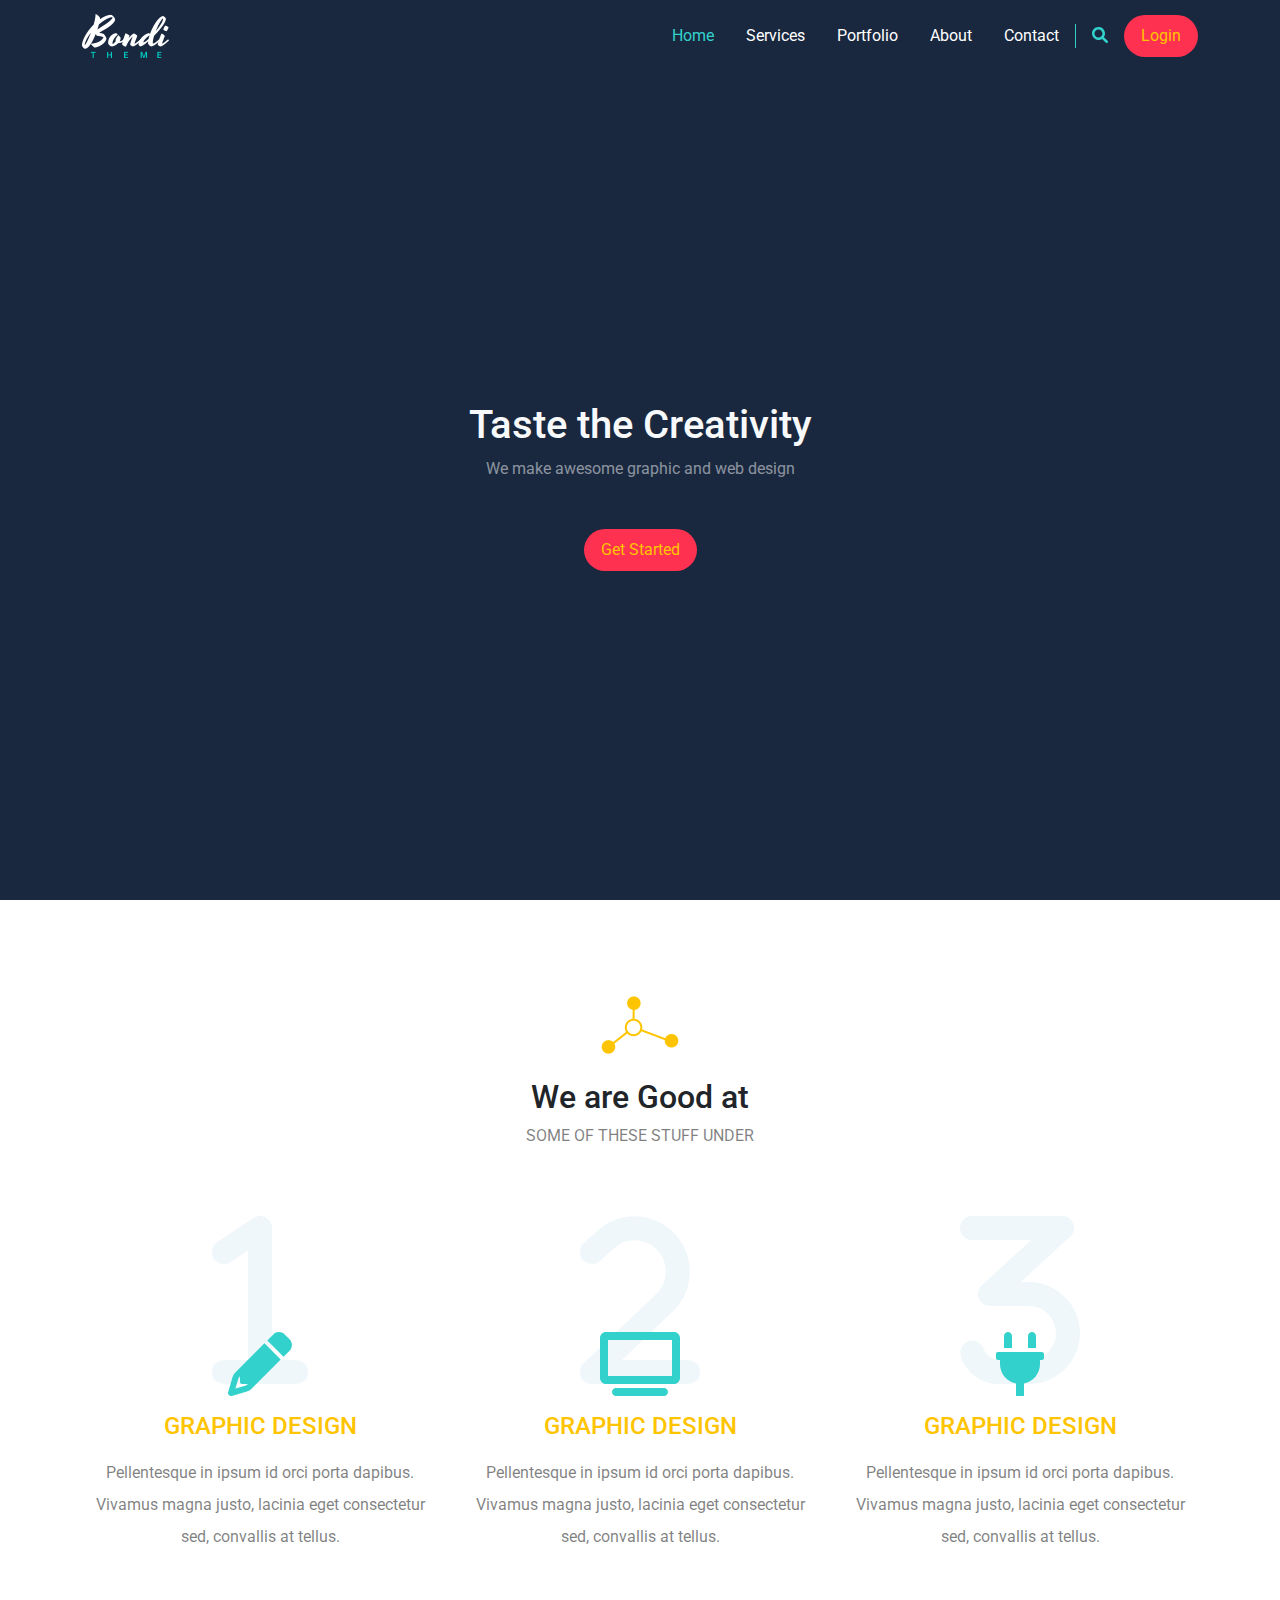
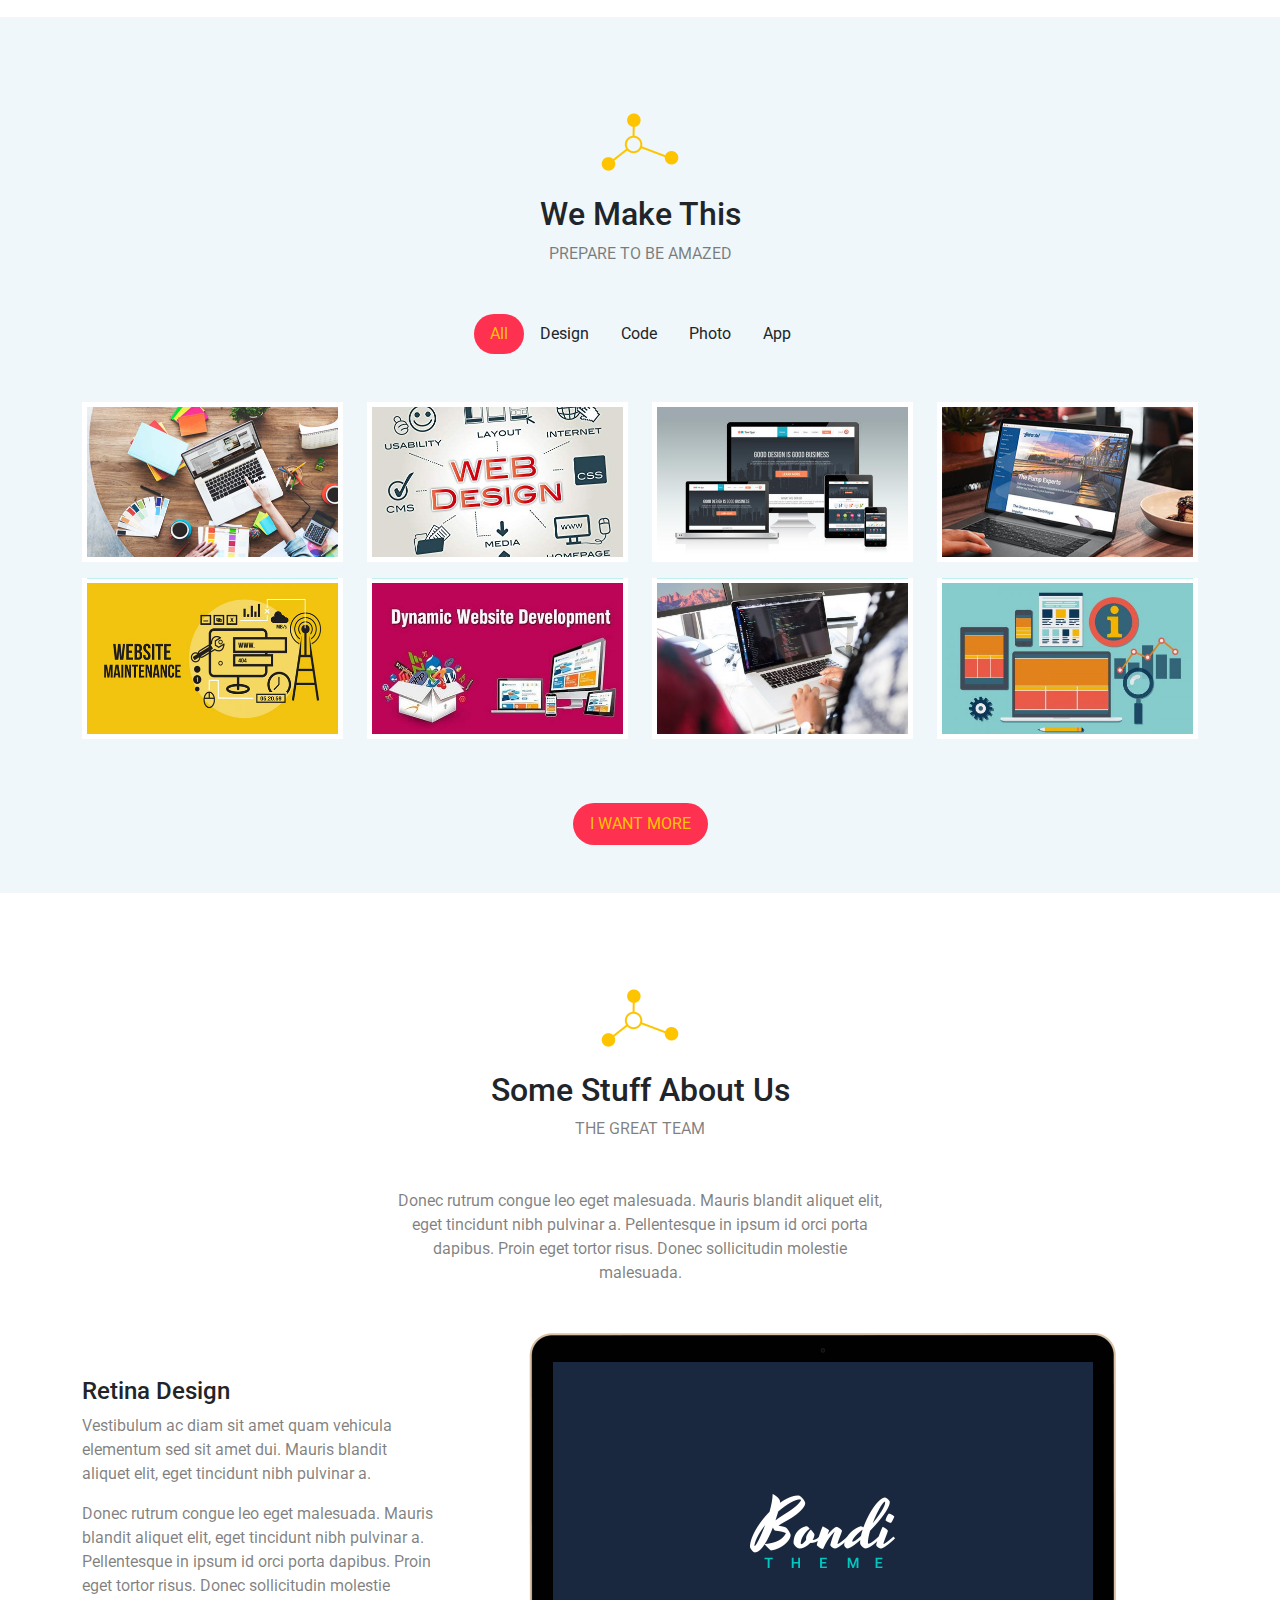
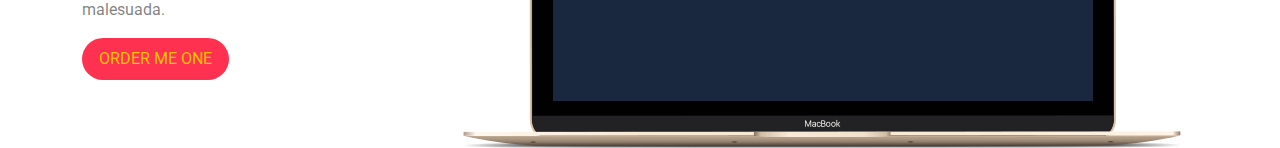
==== Template2.2/index.html @ c67a1f2a "Template 2" ====
<!DOCTYPE html>
<html lang="en">
<head>
    <meta charset="UTF-8">
    <meta name="viewport" content="width=device-width, initial-scale=1.0">
    <title>Bondi</title>
    <link rel="stylesheet" href="css/bootstrap.min.css" />
    <link rel="stylesheet" href="css/all.min.css" />
    <link rel="stylesheet" href="css/bondi.css" />
    <link rel="preconnect" href="https://fonts.googleapis.com" />
    <link rel="preconnect" href="https://fonts.gstatic.com" crossorigin />
    <link href="https://fonts.googleapis.com/css2?family=Roboto:wght@100;300;500&display=swap" rel="stylesheet" />
    <title>Bondi</title>
</head>
<body>
   <!--navbar-->
    <nav class="navbar navbar-expand-lg sticky-top">
        <div class="container">
          <a class="navbar-brand" href="#">
            <img src="imgs/logo.png" alt="" />
          </a>
          <button
            class="navbar-toggler"
            type="button"
            data-bs-toggle="collapse"
            data-bs-target="#main"
            aria-controls="main"
            aria-expanded="false"
            aria-label="Toggle navigation"
          >
            <i class="fa-solid fa-bars"></i>
          </button>
          <div class="collapse navbar-collapse" id="main">
            <ul class="navbar-nav ms-auto mb-2 mb-lg-0">
              <li class="nav-item">
                <a class="nav-link p-2 p-lg-3 active" aria-current="page" href="#">Home</a>
              </li>
              <li class="nav-item">
                <a class="nav-link p-2 p-lg-3" href="#">Services</a>
              </li>
              <li class="nav-item">
                <a class="nav-link p-2 p-lg-3" href="#">Portfolio</a>
              </li>
              <li class="nav-item">
                <a class="nav-link p-2 p-lg-3" href="#">About</a>
              </li>
              <li class="nav-item">
                <a class="nav-link p-2 p-lg-3" href="#">Contact</a>
              </li>
            </ul>
            <div class="search ps-3 pe-3 d-none d-lg-block">
              <i class="fa-solid fa-magnifying-glass"></i>
            </div>
            <a class="btn   rounded-pill main-btn" href="#">Login</a>
          </div>
        </div>
      </nav>
<!--landing-->

      <div class="landing d-flex justify-content-center align-items-center">
        <div class="text-center text-light">
          <h1>Taste the Creativity</h1>
          <p class="fs-6 text-white-50 mb-5">We make awesome graphic and web design</p>
          <a class="btn rounded-pill main-btn" href="#">Get Started</a>
        </div>
      </div>
<!--Features-->

      <div class="features text-center pt-5 pb-5">
        <div class="container">
          <div class="main-title mt-5 mb-5 position-relative">
            <img class="mb-4" src="imgs/title.png" alt="" />
            <h2>We are Good at</h2>
            <p class="text-black-50 text-uppercase">Some Of These Stuff Under</p>
          </div>
          <div class="row">
            <div class="col-md-6 col-lg-4">
              <div class="feat">
                <div class="icon-holder position-relative">
                  <i class="fa-solid fa-1 position-absolute bottom-0 number"></i>
                  <i class="fa-solid fa-pencil fa-4x position-absolute bottom-0 icon"></i>
                </div>
                <h4 class="mb-3 mt-3 text-uppercase">Graphic Design</h4>
                <p class="text-black-50 lh-lg">
                  Pellentesque in ipsum id orci porta dapibus. Vivamus magna justo, lacinia eget consectetur sed,
                  convallis at tellus.
                </p>
              </div>
            </div>
            <div class="col-md-6 col-lg-4">
              <div class="feat">
                <div class="icon-holder position-relative">
                  <i class="fa-solid fa-2 position-absolute bottom-0 number"></i>
                  <i class="fa-solid fa-tv fa-4x position-absolute bottom-0 icon"></i>
                </div>
                <h4 class="mb-3 mt-3 text-uppercase">Graphic Design</h4>
                <p class="text-black-50 lh-lg">
                  Pellentesque in ipsum id orci porta dapibus. Vivamus magna justo, lacinia eget consectetur sed,
                  convallis at tellus.
                </p>
              </div>
            </div>
            <div class="col-md-6 col-lg-4">
              <div class="feat">
                <div class="icon-holder position-relative">
                  <i class="fa-solid fa-3 position-absolute bottom-0 number"></i>
                  <i class="fa-solid fa-plug fa-4x position-absolute bottom-0 icon"></i>
                </div>
                <h4 class="mb-3 mt-3 text-uppercase">Graphic Design</h4>
                <p class="text-black-50 lh-lg">
                  Pellentesque in ipsum id orci porta dapibus. Vivamus magna justo, lacinia eget consectetur sed,
                  convallis at tellus.
                </p>
              </div>
            </div>
          </div>
        </div>
      </div>

<!--our-work-->
      <div class="our-work text-center pt-5 pb-5">
        <div class="container">
          <div class="main-title mt-5 mb-5 position-relative">
            <img class="mb-4" src="imgs/title.png" alt="" />
            <h2>We Make This</h2>
            <p class="text-black-50 text-uppercase">Prepare To Be Amazed</p>
          </div>
          <ul class="list-unstyled d-flex justify-content-center mt-5 mb-5">
            <li class="active rounded-pill">All</li>
            <li>Design</li>
            <li>Code</li>
            <li>Photo</li>
            <li>App</li>
          </ul>
          <div class="row">
            <div class="col-sm-6 col-md-4 col-lg-3">
              <div class="box mb-3 bg-white" data-work="Application">
                <img class="img-fluid" src="imgs/work-01.jpg" alt="" />
              </div>
            </div>
            <div class="col-sm-6 col-md-4 col-lg-3">
              <div class="box mb-3 bg-white" data-work="Application">
                <img class="img-fluid" src="imgs/work-02.jpg" alt="" />
              </div>
            </div>
            <div class="col-sm-6 col-md-4 col-lg-3">
              <div class="box mb-3 bg-white" data-work="Application">
                <img class="img-fluid" src="imgs/work-03.jpg" alt="" />
              </div>
            </div>
            <div class="col-sm-6 col-md-4 col-lg-3">
              <div class="box mb-3 bg-white" data-work="Application">
                <img class="img-fluid" src="imgs/work-04.jpg" alt="" />
              </div>
            </div>
            <div class="col-sm-6 col-md-4 col-lg-3">
              <div class="box mb-3 bg-white" data-work="Application">
                <img class="img-fluid" src="imgs/work-05.jpg" alt="" />
              </div>
            </div>
            <div class="col-sm-6 col-md-4 col-lg-3">
              <div class="box mb-3 bg-white" data-work="Application">
                <img class="img-fluid" src="imgs/work-06.jpg" alt="" />
              </div>
            </div>
            <div class="col-sm-6 col-md-4 col-lg-3">
              <div class="box mb-3 bg-white" data-work="Application">
                <img class="img-fluid" src="imgs/work-07.jpg" alt="" />
              </div>
            </div>
            <div class="col-sm-6 col-md-4 col-lg-3">
              <div class="box mb-3 bg-white" data-work="Application">
                <img class="img-fluid" src="imgs/work-08.jpg" alt="" />
              </div>
            </div>
          </div>
          <div class="d-flex justify-content-center mt-5">
            <a class="btn rounded-pill main-btn text-uppercase" href="#">I Want More</a>
          </div>
        </div>
      </div>

<!--stuff-->

      <div class="stuff pt-5">
        <div class="container">
          <div class="main-title text-center mt-5 mb-5 position-relative">
            <img class="mb-4" src="imgs/title.png" alt="" />
            <h2>Some Stuff About Us</h2>
            <p class="text-black-50 text-uppercase">The Great Team</p>
          </div>
          <p class="description text-center mb-5 text-black-50 m-auto">
            Donec rutrum congue leo eget malesuada. Mauris blandit aliquet elit, eget tincidunt nibh pulvinar a.
            Pellentesque in ipsum id orci porta dapibus. Proin eget tortor risus. Donec sollicitudin molestie malesuada.
          </p>
          <div class="row align-items-center">
            <div class="col-lg-4 mb-4 text-center text-md-start">
              <div class="text">
                <h4>Retina Design</h4>
                <p class="text-black-50 fs-6">
                  Vestibulum ac diam sit amet quam vehicula elementum sed sit amet dui. Mauris blandit aliquet elit, eget
                  tincidunt nibh pulvinar a.
                </p>
                <p class="text-black-50 fs-6">
                  Donec rutrum congue leo eget malesuada. Mauris blandit aliquet elit, eget tincidunt nibh pulvinar a.
                  Pellentesque in ipsum id orci porta dapibus. Proin eget tortor risus. Donec sollicitudin molestie
                  malesuada.
                </p>
                <a class="btn rounded-pill main-btn text-uppercase" href="#">Order Me One</a>
              </div>
            </div>
            <div class="col-lg-8">
              <div class="image">
                <img class="img-fluid" src="imgs/laptop.png" alt="" />
              </div>
            </div>
          </div>
        </div>
      </div>
    <script src="js/bootstrap.bundle.min.js"></script>
    <script src="js/all.min.js"></script>
</body>
</html>
---- Template2.2/css/bondi.css ----
:root {
    --dark-color: #19283f;
    --green-color: #33d1cc;
    --red-color: #ff3150;
    --yellow-color: #ffc400;
    --section-color: #eff7fa;
  }


body {
    font-family: "Roboto", sans-serif;
  }

  .main-btn {
    background-color: var(--red-color);
    color: var(--yellow-color);
    padding: 0.5rem 1rem;
  }
  .main-btn:hover {
    color: var(--yellow-color);
  }


  /* Start Navbar */
.navbar {
    background-color: var(--dark-color);
  }
  .navbar .navbar-nav .nav-link {
    color: white;
  }
  .navbar .navbar-nav .nav-link.active,
  .navbar .navbar-nav .nav-link:focus,
  .navbar .navbar-nav .nav-link:hover {
    color: var(--green-color);
  }
  .navbar .search {
    border-left: 1px solid var(--green-color);
  }
  .navbar .search svg {
    color: var(--green-color);
  }
  .navbar .navbar-toggler {
    color: white;
    font-size: 25px;
    border-color: white;
  }
  .navbar .navbar-toggler:focus {
    box-shadow: none;
  }
  .navbar .navbar-toggler[aria-expanded="true"] {
    border-color: var(--green-color);
  }
  /* End Navbar */

  /* Start Landing */
.landing {
    background-color: var(--dark-color);
    min-height: calc(100vh - 72px);
  }
  /* End Landing */

  /* Start Features */
.features .icon-holder {
    height: 200px;
  }
  .features .icon-holder svg {
    left: 50%;
    transform: translateX(-50%);
  }
  .features .icon-holder .number {
    font-size: 12rem;
    color: var(--section-color);
  }
  .features .icon-holder .icon {
    color: var(--green-color);
  }
  .features .feat h4 {
    color: var(--yellow-color);
  }
  /* End Features */
  /* Start Our Work */
.our-work {
    background-color: var(--section-color);
  }
  .our-work ul .active {
    background-color: var(--red-color);
    color: var(--yellow-color);
  }
  .our-work ul li {
    padding: 0.5rem 1rem;
    cursor: pointer;
  }
  .our-work ul li:not(.active):hover {
    color: var(--red-color);
  }
  .our-work .box {
    padding: 5px;
    overflow: hidden;
    position: relative;
  }
  .our-work .box::before {
    content: attr(data-work);
    position: absolute;
    background-color: rgb(51 209 204 / 76%);
    width: calc(100% - 10px);
    height: calc(100% - 10px);
    display: flex;
    justify-content: center;
    align-items: center;
    font-weight: bold;
    color: white;
    transition: 0.3s;
    font-size: 1.5rem;
    transform: translateY(calc(-100% - 5px));
  }
  .our-work .box:hover::before {
    transform: translateX(0);
  }
  /* End Our Work */
  /* Start Stuff */
.stuff .description {
    max-width: 500px;
  }
  /* End Stuff */
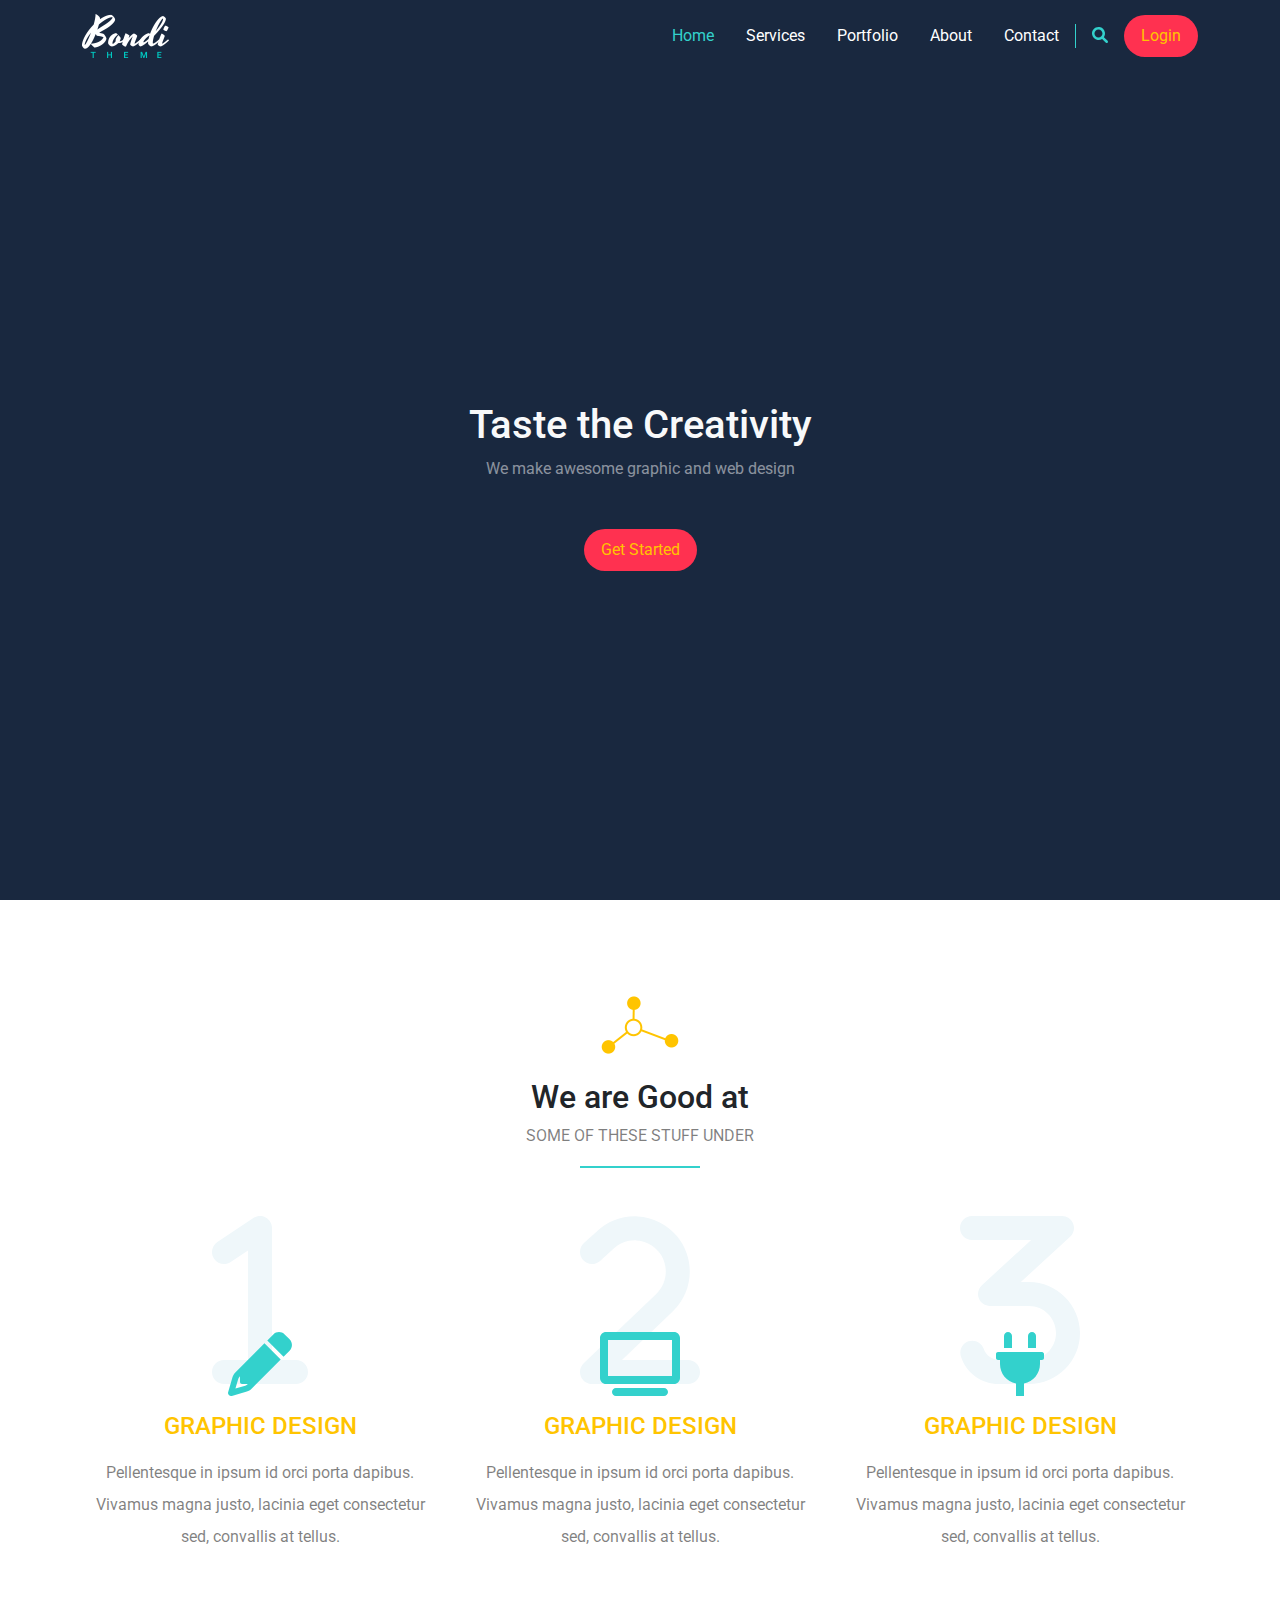
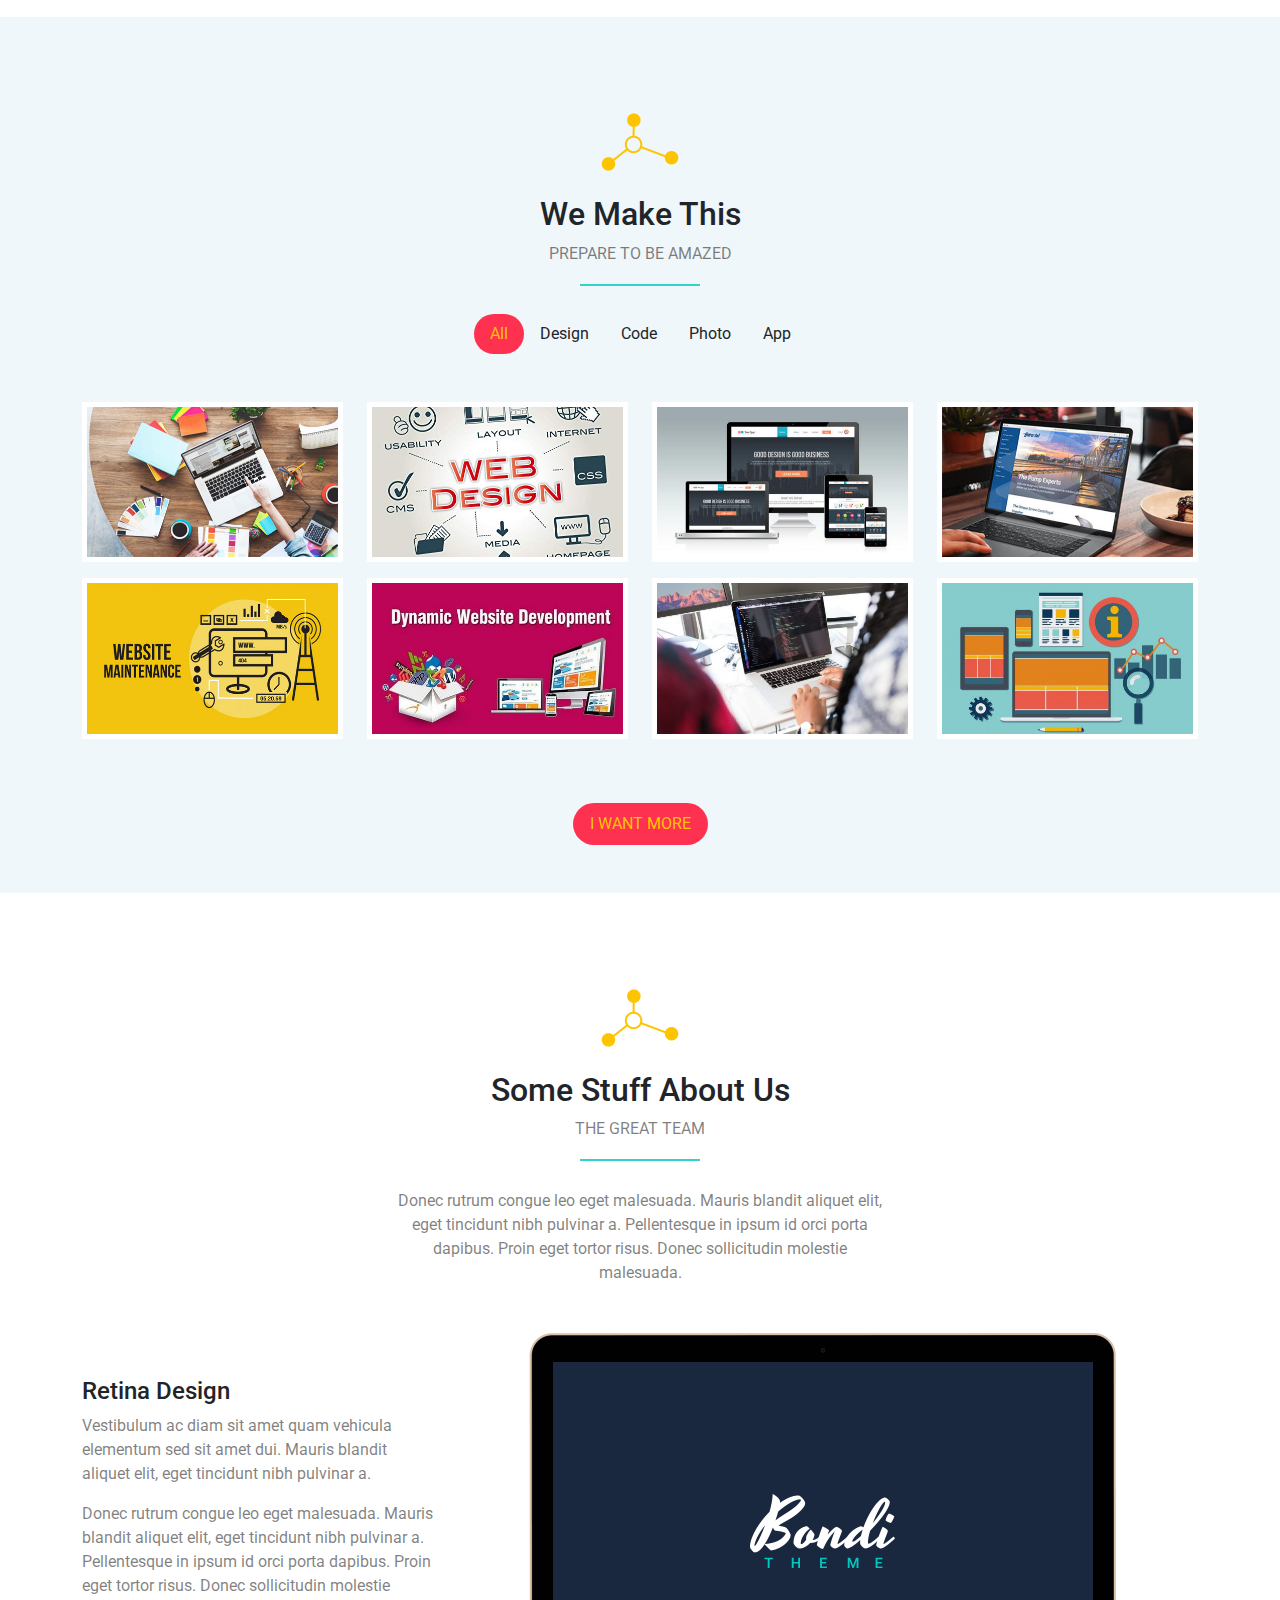
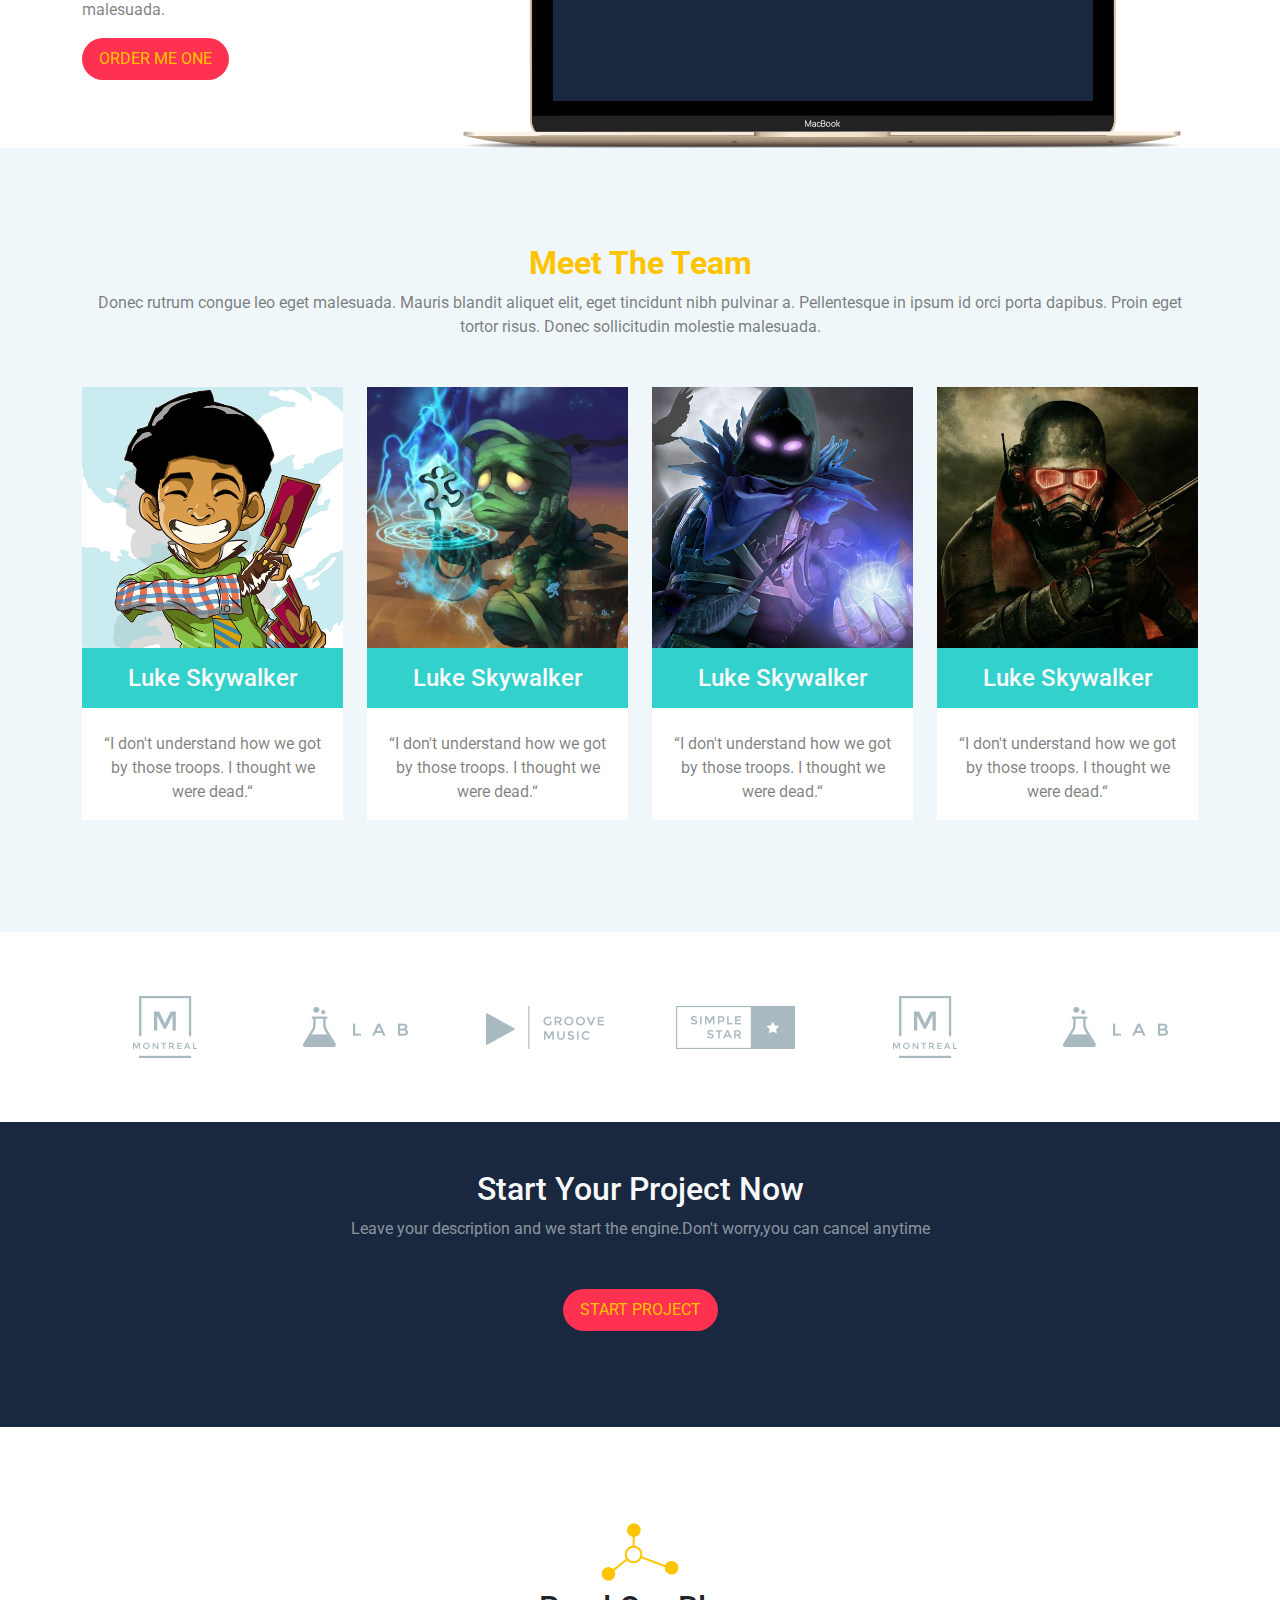
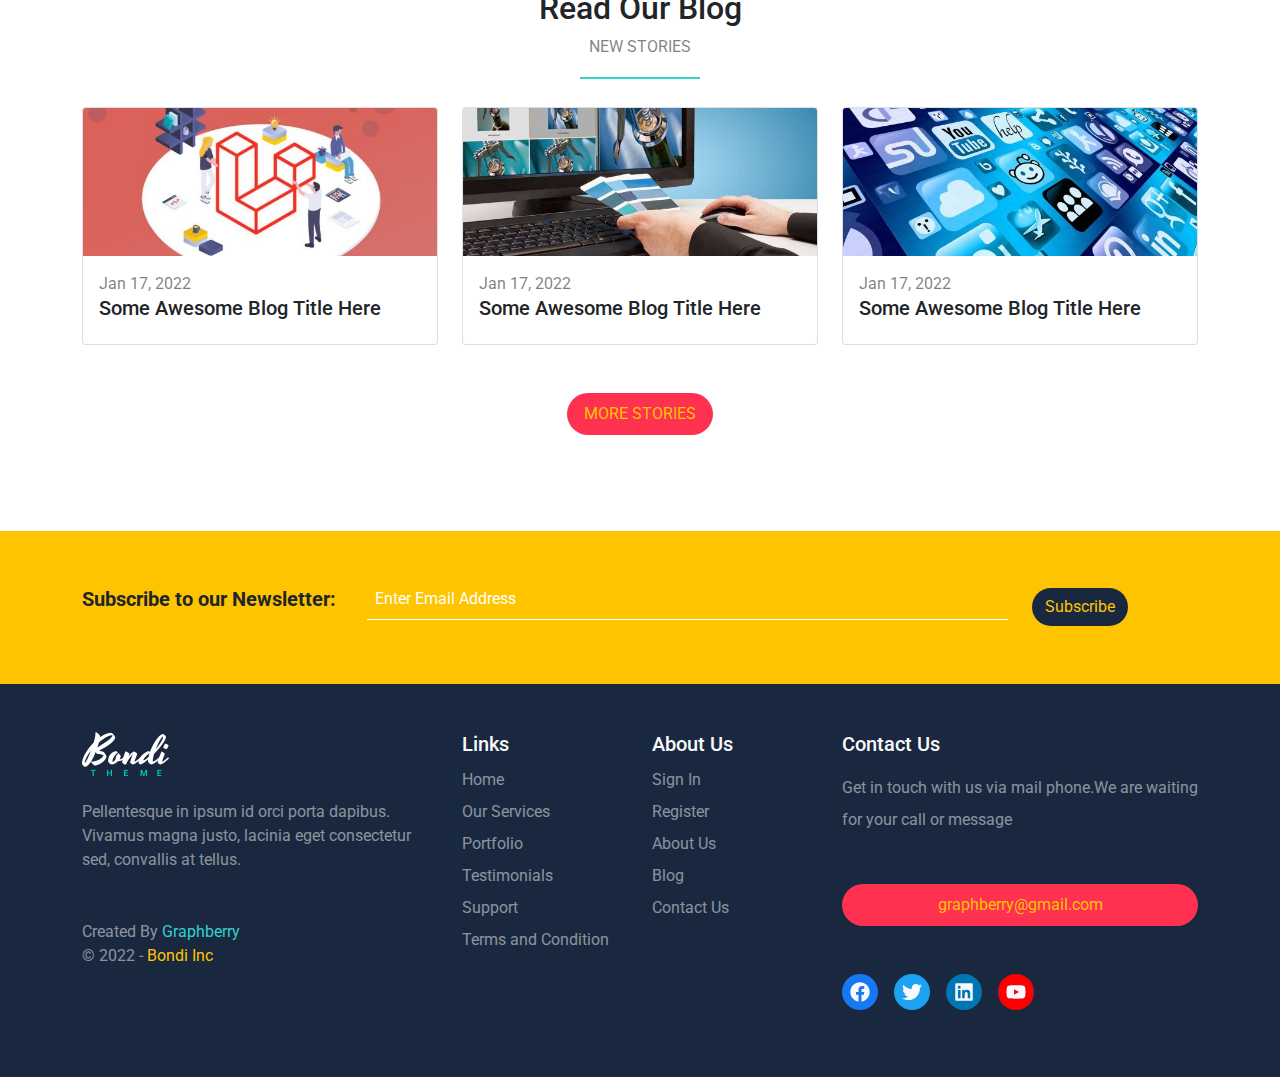
==== commit cd33941b: "Finish Template 2" ====
--- a/Template2.2/index.html
+++ b/Template2.2/index.html
@@ -217,6 +217,222 @@
           </div>
         </div>
       </div>
+
+<!--team-->
+      <div class="team text-center pb-5 pt-5">
+        <div class="container pb-5 pt-5">
+          <h2 class="fw-bold">Meet The Team</h2>
+          <p class="text-black-50 mb-5">
+            Donec rutrum congue leo eget malesuada. Mauris blandit aliquet elit, eget tincidunt nibh pulvinar a.
+            Pellentesque in ipsum id orci porta dapibus. Proin eget tortor risus. Donec sollicitudin molestie malesuada.
+          </p>
+          <div class="row">
+            <div class="col-md-6 col-lg-3">
+              <div class="box bg-white">
+                <img class="img-fluid" src="imgs/team-1.png" alt="" />
+                <h4 class="p-3 text-light">Luke Skywalker</h4>
+                <blockquote class="text-black-50 p-3">
+                  “I don't understand how we got by those troops. I thought we were dead.“
+                </blockquote>
+              </div>
+            </div>
+            <div class="col-md-6 col-lg-3">
+              <div class="box bg-white">
+                <img class="img-fluid" src="imgs/team-2.png" alt="" />
+                <h4 class="p-3 text-light">Luke Skywalker</h4>
+                <blockquote class="text-black-50 p-3">
+                  “I don't understand how we got by those troops. I thought we were dead.“
+                </blockquote>
+              </div>
+            </div>
+            <div class="col-md-6 col-lg-3">
+              <div class="box bg-white">
+                <img class="img-fluid" src="imgs/team-3.png" alt="" />
+                <h4 class="p-3 text-light">Luke Skywalker</h4>
+                <blockquote class="text-black-50 p-3">
+                  “I don't understand how we got by those troops. I thought we were dead.“
+                </blockquote>
+              </div>
+            </div>
+            <div class="col-md-6 col-lg-3">
+              <div class="box bg-white">
+                <img class="img-fluid" src="imgs/team-4.png" alt="" />
+                <h4 class="p-3 text-light">Luke Skywalker</h4>
+                <blockquote class="text-black-50 p-3">
+                  “I don't understand how we got by those troops. I thought we were dead.“
+                </blockquote>
+              </div>
+            </div>
+          </div>
+        </div>
+      </div>
+      <!--techs-->
+      <div class="techs pt-5 pb-5 text-center">
+        <div class="container">
+          <div class="row align-items-center">
+            <div class="col-sm-6 col-md-4 col-lg-2 mt-3 mb-3">
+              <img class="img-fluid" src="imgs/tech-1.png" alt="" />
+            </div>
+            <div class="col-sm-6 col-md-4 col-lg-2 mt-3 mb-3">
+              <img class="img-fluid" src="imgs/tech-2.png" alt="" />
+            </div>
+            <div class="col-sm-6 col-md-4 col-lg-2 mt-3 mb-3">
+              <img class="img-fluid" src="imgs/tech-3.png" alt="" />
+            </div>
+            <div class="col-sm-6 col-md-4 col-lg-2 mt-3 mb-3">
+              <img class="img-fluid" src="imgs/tech-4.png" alt="" />
+            </div>
+            <div class="col-sm-6 col-md-4 col-lg-2 mt-3 mb-3">
+              <img class="img-fluid" src="imgs/tech-1.png" alt="" />
+            </div>
+            <div class="col-sm-6 col-md-4 col-lg-2 mt-3 mb-3">
+              <img class="img-fluid" src="imgs/tech-2.png" alt="" />
+            </div>
+          </div>
+        </div>
+      </div>
+<!--project-->
+      <div class="project text-center pt-5 pb-5 text-light">
+        <h2>Start Your Project Now</h2>
+        <p class="text-white-50">Leave your description and we start the engine.Don't worry,you can cancel anytime</p>
+        <div class="d-flex justify-content-center mt-5 mb-5">
+          <a class="btn rounded-pill main-btn text-uppercase" href="#">Start Project</a>
+        </div>
+      </div>
+<!--blog-->
+      <div class="blog pt-5 pb-5">
+        <div class="container">
+          <div class="main-title text-center mt-5 mb-5 position-relative">
+            <img class="mb-2" src="imgs/title.png" alt="" />
+            <h2>Read Our Blog</h2>
+            <p class="text-uppercase text-black-50">New Stories</p>
+          </div>
+          <div class="row">
+            <div class="col-md-6 col-lg-4">
+              <div class="card">
+                <img src="imgs/blog-1.jpg" class="card-img-top" alt="Blog Post" />
+                <div class="card-body">
+                  <span class="text-black-50">Jan 17, 2022</span>
+                  <h5 class="card-title">Some Awesome Blog Title Here</h5>
+                </div>
+              </div>
+            </div>
+            <div class="col-md-6 col-lg-4">
+              <div class="card">
+                <img src="imgs/blog-2.jpg" class="card-img-top" alt="Blog Post" />
+                <div class="card-body">
+                  <span class="text-black-50">Jan 17, 2022</span>
+                  <h5 class="card-title">Some Awesome Blog Title Here</h5>
+                </div>
+              </div>
+            </div>
+            <div class="col-md-6 col-lg-4">
+              <div class="card">
+                <img src="imgs/blog-3.jpg" class="card-img-top" alt="Blog Post" />
+                <div class="card-body">
+                  <span class="text-black-50">Jan 17, 2022</span>
+                  <h5 class="card-title">Some Awesome Blog Title Here</h5>
+                </div>
+              </div>
+            </div>
+          </div>
+          <div class="d-flex justify-content-center mt-5 mb-5">
+            <a class="btn rounded-pill main-btn text-uppercase" href="#">More Stories</a>
+          </div>
+        </div>
+      </div>
+<!--subscribe-->
+      <div class="subscribe pt-5 pb-5 text-center text-md-start">
+        <div class="container">
+          <form class="row align-items-center">
+            <div class="col-md-6 col-lg-3">
+              <div class="fw-bold fs-5 mb-3">Subscribe to our Newsletter:</div>
+            </div>
+            <div class="col-md-6 col-lg-7 mb-3">
+              <input class="w-100 text-light p-2 bg-transparent" type="text" placeholder="Enter Email Address" />
+            </div>
+            <div class="col-md-6 col-lg-2">
+              <input class="btn rounded-pill" type="submit" value="Subscribe" />
+            </div>
+          </form>
+        </div>
+      </div>
+ <!--footer-->
+      <div class="footer pt-5 pb-5 text-white-50 text-center text-md-start">
+        <div class="container">
+          <div class="row">
+            <div class="col-md-6 col-lg-4">
+              <div class="info mb-5">
+                <img src="imgs/logo.png" alt="" class="mb-4" />
+                <p class="mb-5">
+                  Pellentesque in ipsum id orci porta dapibus. Vivamus magna justo, lacinia eget consectetur sed,
+                  convallis at tellus.
+                </p>
+                <div class="copyright">
+                  Created By <span>Graphberry</span>
+                  <div>&copy; 2022 - <span>Bondi Inc</span></div>
+                </div>
+              </div>
+            </div>
+            <div class="col-md-6 col-lg-2">
+              <div class="links">
+                <h5 class="text-light">Links</h5>
+                <ul class="list-unstyled lh-lg">
+                  <li>Home</li>
+                  <li>Our Services</li>
+                  <li>Portfolio</li>
+                  <li>Testimonials</li>
+                  <li>Support</li>
+                  <li>Terms and Condition</li>
+                </ul>
+              </div>
+            </div>
+            <div class="col-md-6 col-lg-2">
+              <div class="links">
+                <h5 class="text-light">About Us</h5>
+                <ul class="list-unstyled lh-lg">
+                  <li>Sign In</li>
+                  <li>Register</li>
+                  <li>About Us</li>
+                  <li>Blog</li>
+                  <li>Contact Us</li>
+                </ul>
+              </div>
+            </div>
+            <div class="col-md-6 col-lg-4">
+              <div class="contact">
+                <h5 class="text-light">Contact Us</h5>
+                <p class="lh-lg mt-3 mb-5">Get in touch with us via mail phone.We are waiting for your call or message</p>
+                <a class="btn rounded-pill main-btn w-100" href="#">graphberry@gmail.com</a>
+                <ul class="d-flex mt-5 list-unstyled gap-3">
+                  <li>
+                    <a class="d-block text-light" href="#"
+                      ><i class="fa-brands fa-facebook fa-lg facebook rounded-circle p-2"></i
+                    ></a>
+                  </li>
+                  <li>
+                    <a class="d-block text-light" href="#"
+                      ><i class="fa-brands fa-twitter fa-lg twitter rounded-circle p-2"></i
+                    ></a>
+                  </li>
+                  <li>
+                    <a class="d-block text-light" href="#"
+                      ><i class="fa-brands fa-linkedin fa-lg linkedin rounded-circle p-2"></i
+                    ></a>
+                  </li>
+                  <li>
+                    <a class="d-block text-light" href="#"
+                      ><i class="fa-brands fa-youtube fa-lg youtube rounded-circle p-2"></i
+                    ></a>
+                  </li>
+                </ul>
+              </div>
+            </div>
+          </div>
+        </div>
+      </div>
+
+
     <script src="js/bootstrap.bundle.min.js"></script>
     <script src="js/all.min.js"></script>
 </body>
--- a/Template2.2/css/bondi.css
+++ b/Template2.2/css/bondi.css
@@ -1,124 +1,189 @@
 :root {
-    --dark-color: #19283f;
-    --green-color: #33d1cc;
-    --red-color: #ff3150;
-    --yellow-color: #ffc400;
-    --section-color: #eff7fa;
-  }
-
-
+  --dark-color: #19283f;
+  --green-color: #33d1cc;
+  --red-color: #ff3150;
+  --yellow-color: #ffc400;
+  --section-color: #eff7fa;
+}
 body {
-    font-family: "Roboto", sans-serif;
-  }
-
-  .main-btn {
-    background-color: var(--red-color);
-    color: var(--yellow-color);
-    padding: 0.5rem 1rem;
-  }
-  .main-btn:hover {
-    color: var(--yellow-color);
-  }
-
-
-  /* Start Navbar */
+  font-family: "Roboto", sans-serif;
+}
+.main-btn {
+  background-color: var(--red-color);
+  color: var(--yellow-color);
+  padding: 0.5rem 1rem;
+}
+.main-btn:hover {
+  color: var(--yellow-color);
+}
+.main-title::after {
+  content: "";
+  width: 120px;
+  height: 2px;
+  background-color: var(--green-color);
+  position: absolute;
+  bottom: -20px;
+  left: 50%;
+  transform: translateX(-50%);
+}
+/* Start Navbar */
 .navbar {
-    background-color: var(--dark-color);
-  }
-  .navbar .navbar-nav .nav-link {
-    color: white;
-  }
-  .navbar .navbar-nav .nav-link.active,
-  .navbar .navbar-nav .nav-link:focus,
-  .navbar .navbar-nav .nav-link:hover {
-    color: var(--green-color);
-  }
-  .navbar .search {
-    border-left: 1px solid var(--green-color);
-  }
-  .navbar .search svg {
-    color: var(--green-color);
-  }
-  .navbar .navbar-toggler {
-    color: white;
-    font-size: 25px;
-    border-color: white;
-  }
-  .navbar .navbar-toggler:focus {
-    box-shadow: none;
-  }
-  .navbar .navbar-toggler[aria-expanded="true"] {
-    border-color: var(--green-color);
-  }
-  /* End Navbar */
-
-  /* Start Landing */
+  background-color: var(--dark-color);
+}
+.navbar .navbar-nav .nav-link {
+  color: white;
+}
+.navbar .navbar-nav .nav-link.active,
+.navbar .navbar-nav .nav-link:focus,
+.navbar .navbar-nav .nav-link:hover {
+  color: var(--green-color);
+}
+.navbar .search {
+  border-left: 1px solid var(--green-color);
+}
+.navbar .search svg {
+  color: var(--green-color);
+}
+.navbar .navbar-toggler {
+  color: white;
+  font-size: 25px;
+  border-color: white;
+}
+.navbar .navbar-toggler:focus {
+  box-shadow: none;
+}
+.navbar .navbar-toggler[aria-expanded="true"] {
+  border-color: var(--green-color);
+}
+/* End Navbar */
+/* Start Landing */
 .landing {
-    background-color: var(--dark-color);
-    min-height: calc(100vh - 72px);
-  }
-  /* End Landing */
-
-  /* Start Features */
+  background-color: var(--dark-color);
+  min-height: calc(100vh - 72px);
+}
+/* End Landing */
+/* Start Features */
 .features .icon-holder {
-    height: 200px;
-  }
-  .features .icon-holder svg {
-    left: 50%;
-    transform: translateX(-50%);
-  }
-  .features .icon-holder .number {
-    font-size: 12rem;
-    color: var(--section-color);
-  }
-  .features .icon-holder .icon {
-    color: var(--green-color);
-  }
-  .features .feat h4 {
-    color: var(--yellow-color);
-  }
-  /* End Features */
-  /* Start Our Work */
+  height: 200px;
+}
+.features .icon-holder svg {
+  left: 50%;
+  transform: translateX(-50%);
+}
+.features .icon-holder .number {
+  font-size: 12rem;
+  color: var(--section-color);
+}
+.features .icon-holder .icon {
+  color: var(--green-color);
+}
+.features .feat h4 {
+  color: var(--yellow-color);
+}
+/* End Features */
+/* Start Our Work */
 .our-work {
-    background-color: var(--section-color);
-  }
-  .our-work ul .active {
-    background-color: var(--red-color);
-    color: var(--yellow-color);
-  }
-  .our-work ul li {
-    padding: 0.5rem 1rem;
-    cursor: pointer;
-  }
-  .our-work ul li:not(.active):hover {
-    color: var(--red-color);
-  }
-  .our-work .box {
-    padding: 5px;
-    overflow: hidden;
-    position: relative;
-  }
-  .our-work .box::before {
-    content: attr(data-work);
-    position: absolute;
-    background-color: rgb(51 209 204 / 76%);
-    width: calc(100% - 10px);
-    height: calc(100% - 10px);
-    display: flex;
-    justify-content: center;
-    align-items: center;
-    font-weight: bold;
-    color: white;
-    transition: 0.3s;
-    font-size: 1.5rem;
-    transform: translateY(calc(-100% - 5px));
-  }
-  .our-work .box:hover::before {
-    transform: translateX(0);
-  }
-  /* End Our Work */
-  /* Start Stuff */
+  background-color: var(--section-color);
+}
+.our-work ul .active {
+  background-color: var(--red-color);
+  color: var(--yellow-color);
+}
+.our-work ul li {
+  padding: 0.5rem 1rem;
+  cursor: pointer;
+}
+.our-work ul li:not(.active):hover {
+  color: var(--red-color);
+}
+.our-work .box {
+  padding: 5px;
+  overflow: hidden;
+  position: relative;
+}
+.our-work .box::before {
+  content: attr(data-work);
+  position: absolute;
+  background-color: rgb(51 209 204 / 76%);
+  width: calc(100% - 10px);
+  height: calc(100% - 10px);
+  display: flex;
+  justify-content: center;
+  align-items: center;
+  font-weight: bold;
+  color: white;
+  transition: 0.3s;
+  font-size: 1.5rem;
+  transform: translateX(calc(-100% - 5px));
+}
+.our-work .box:hover::before {
+  transform: translateX(0);
+}
+/* End Our Work */
+/* Start Stuff */
 .stuff .description {
-    max-width: 500px;
-  }
-  /* End Stuff */+  max-width: 500px;
+}
+/* End Stuff */
+/* Start Team */
+.team {
+  background-color: var(--section-color);
+}
+.team h2 {
+  color: var(--yellow-color);
+}
+.team .box h4 {
+  background-color: var(--green-color);
+}
+/* End Team */
+/* Start Project */
+.project {
+  background-color: var(--dark-color);
+}
+/* End Project */
+/* Start Subscribe */
+.subscribe {
+  background-color: var(--yellow-color);
+}
+.subscribe input[type="text"] {
+  border: none;
+  border-bottom: 1px solid white;
+}
+.subscribe input[type="text"]:focus {
+  outline: none;
+}
+.subscribe ::placeholder {
+  color: white;
+}
+.subscribe input[type="submit"] {
+  background-color: var(--dark-color);
+  color: var(--yellow-color);
+}
+/* End Subscribe */
+/* Start Footer */
+.footer {
+  background-color: var(--dark-color);
+}
+.footer .copyright > span {
+  color: var(--green-color);
+}
+.footer .copyright div span {
+  color: var(--yellow-color);
+}
+.footer .contact ul svg {
+  width: 20px;
+  height: 20px;
+}
+.footer .facebook {
+  background-color: #1877f2;
+}
+.footer .twitter {
+  background-color: #1da1f2;
+}
+.footer .linkedin {
+  background-color: #0077b5;
+}
+.footer .youtube {
+  background-color: #ff0000;
+}
+/* End Footer */
